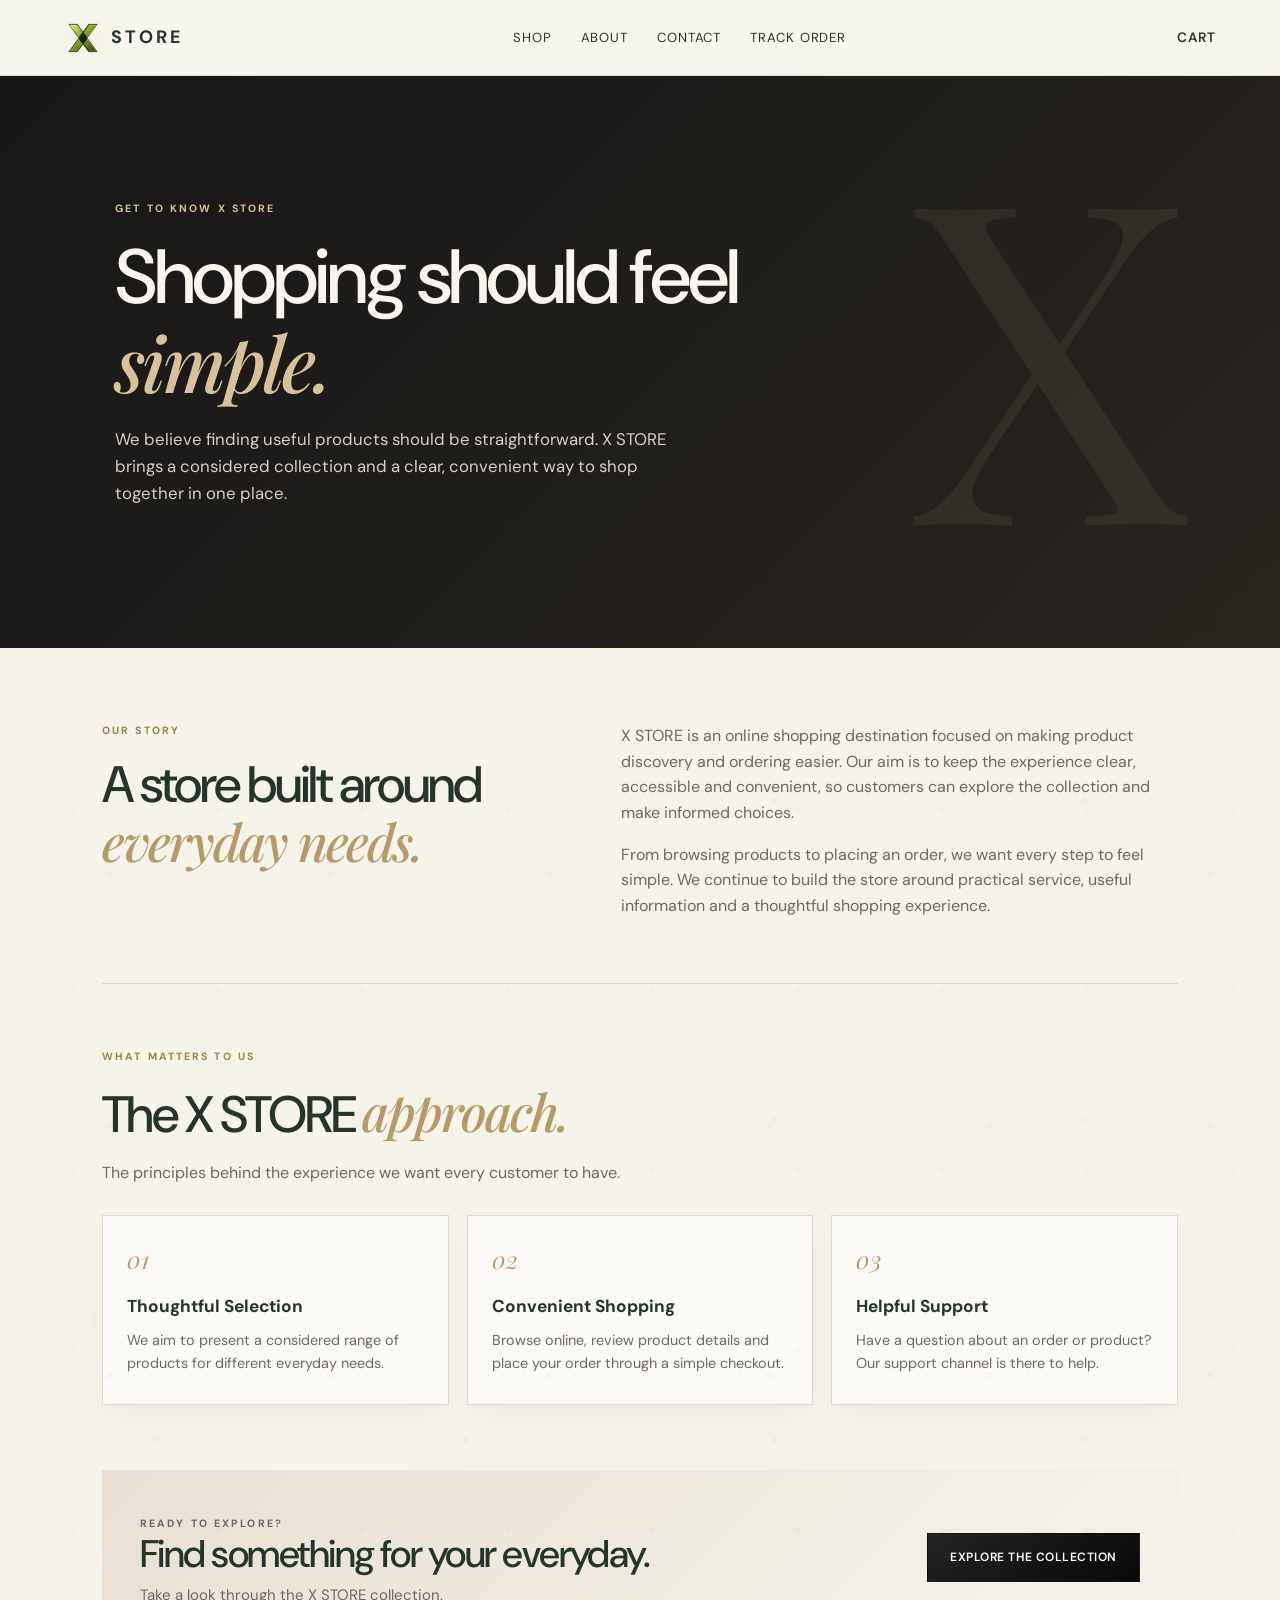
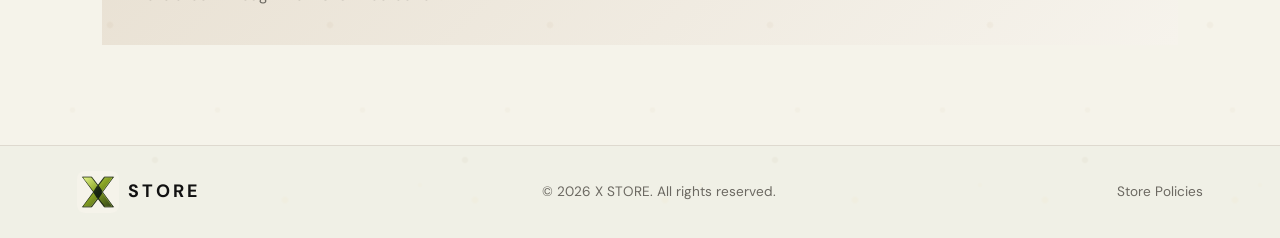
==== about.html @ 490e6f62 "Replace remaining red logo references with olive X mark" ====
<!doctype html>
<html lang="en">
<head>
  <meta charset="utf-8">
  <meta name="viewport" content="width=device-width,initial-scale=1">
  <meta name="theme-color" content="#f4f0e8">
  <title>About Us | X STORE</title>
  <meta name="description" content="Discover the story, values and shopping experience behind X STORE.">
  <link rel="icon" type="image/svg+xml" href="xstore-mark.svg">
  <link rel="stylesheet" href="style.css"><link rel="stylesheet" href="motion.css?v=2">
  <link rel="stylesheet" href="theme.css?v=1">
  <style>
    .about-hero{padding:clamp(65px,10vw,125px) clamp(22px,9vw,130px);background:linear-gradient(135deg,#171717,#29251f);color:#f8f5ee;position:relative;overflow:hidden}
    .about-hero:after{content:"X";position:absolute;right:7%;top:50%;transform:translateY(-55%);font:clamp(15rem,35vw,32rem)/1 'Playfair Display',serif;color:rgba(214,193,154,.075);pointer-events:none}
    .about-hero .eyebrow{color:#d6c19a}.about-hero h1{max-width:760px;position:relative;z-index:1}.about-hero h1 em{color:#d6c19a}.about-hero p:not(.eyebrow){max-width:590px;color:#d5d0c6;font-size:1.05rem;position:relative;z-index:1}
    .about-wrap{max-width:1120px;margin:auto;padding:75px 22px 100px}
    .about-intro{display:grid;grid-template-columns:1fr 1.2fr;gap:55px;align-items:start;padding-bottom:65px;border-bottom:1px solid var(--border)}
    .about-intro h2,.values-heading h2{font-size:clamp(2rem,4vw,3.2rem)}
    .about-copy{color:var(--muted);font-size:1rem}.about-copy p:last-child{margin-bottom:0}
    .values{padding-top:65px}.values-heading{max-width:650px;margin-bottom:30px}.values-grid{display:grid;grid-template-columns:repeat(3,1fr);gap:18px}
    .value-card{padding:27px 24px;background:rgba(255,255,255,.58);border:1px solid var(--border);box-shadow:0 12px 30px rgba(17,17,17,.045);min-height:190px}
    .value-number{font:italic 1.5rem 'Playfair Display',serif;color:var(--gold);margin-bottom:20px}.value-card h3{font-size:1.08rem;margin-bottom:10px}.value-card p{font-size:.9rem;color:var(--muted);margin:0}
    .about-cta{margin-top:65px;padding:38px;background:linear-gradient(135deg,#e8e0d2,#f6f3ec);display:flex;align-items:center;justify-content:space-between;gap:25px}.about-cta h2{font-size:clamp(1.7rem,3vw,2.5rem);margin:0}.about-cta p{color:var(--muted);margin:8px 0 0}
    .simple-footer{padding:25px clamp(20px,6vw,80px);display:flex;justify-content:space-between;align-items:center;gap:18px;border-top:1px solid var(--border);font-size:.85rem;color:var(--muted)}
    @media(max-width:760px){.about-intro{grid-template-columns:1fr;gap:15px}.values-grid{grid-template-columns:1fr}.value-card{min-height:0}.about-cta{align-items:flex-start;flex-direction:column}.simple-footer{flex-direction:column;align-items:flex-start}}
  </style>
</head>
<body>
  <header class="site-header">
    <a class="brand" href="index.html"><img class="brand-logo" src="xstore-mark.svg" alt="X STORE logo" width="287" height="240"><span class="brand-word">STORE</span></a>
    <nav aria-label="Main navigation">
      <a href="index.html#shop">Shop</a>
      <a href="about.html" aria-current="page">About</a>
      <a href="index.html#contact">Contact</a>
      <a href="track-order.html">Track Order</a>
    </nav>
    <a class="cart-link" href="cart.html">Cart</a>
  </header>

  <main>
    <section class="about-hero">
      <p class="eyebrow">GET TO KNOW X STORE</p>
      <h1>Shopping should feel <em>simple.</em></h1>
      <p>We believe finding useful products should be straightforward. X STORE brings a considered collection and a clear, convenient way to shop together in one place.</p>
    </section>

    <div class="about-wrap">
      <section class="about-intro">
        <div>
          <p class="eyebrow">OUR STORY</p>
          <h2>A store built around <em>everyday needs.</em></h2>
        </div>
        <div class="about-copy">
          <p>X STORE is an online shopping destination focused on making product discovery and ordering easier. Our aim is to keep the experience clear, accessible and convenient, so customers can explore the collection and make informed choices.</p>
          <p>From browsing products to placing an order, we want every step to feel simple. We continue to build the store around practical service, useful information and a thoughtful shopping experience.</p>
        </div>
      </section>

      <section class="values">
        <div class="values-heading">
          <p class="eyebrow">WHAT MATTERS TO US</p>
          <h2>The X STORE <em>approach.</em></h2>
          <p class="about-copy">The principles behind the experience we want every customer to have.</p>
        </div>
        <div class="values-grid">
          <article class="value-card"><div class="value-number">01</div><h3>Thoughtful Selection</h3><p>We aim to present a considered range of products for different everyday needs.</p></article>
          <article class="value-card"><div class="value-number">02</div><h3>Convenient Shopping</h3><p>Browse online, review product details and place your order through a simple checkout.</p></article>
          <article class="value-card"><div class="value-number">03</div><h3>Helpful Support</h3><p>Have a question about an order or product? Our support channel is there to help.</p></article>
        </div>
      </section>

      <section class="about-cta">
        <div><p class="eyebrow">READY TO EXPLORE?</p><h2>Find something for your everyday.</h2><p>Take a look through the X STORE collection.</p></div>
        <a class="btn btn-dark" href="index.html#shop">Explore the collection</a>
      </section>
    </div>
  </main>

  <footer class="simple-footer">
    <a class="brand" href="index.html"><img class="brand-logo" src="xstore-mark.svg" alt="X STORE logo" width="287" height="240"><span class="brand-word">STORE</span></a>
    <span>© <span id="year"></span> X STORE. All rights reserved.</span>
    <a href="policy.html">Store Policies</a>
</footer>
  <script>document.getElementById('year').textContent=new Date().getFullYear();</script>
<script defer src="motion.js?v=2"></script>
</body>
</html>
---- style.css ----
@import url('https://fonts.googleapis.com/css2?family=DM+Sans:wght@400;500;600;700&family=Playfair+Display:ital,wght@0,500;0,600;1,500;1,600&display=swap');

/* =========================================
   X STORE — LUXURY 3D DESIGN
   Off-White | Black | Champagne Gold
========================================= */

:root{
  --ivory:#F3F1EA;
  --ink:#111111;
  --gold:#B69A6A;
  --gold-light:#D6C19A;
  --white:#FFFFFF;
  --border:#DED9CF;
  --muted:#6B6861;
  --green:#45634e;
  --danger:#9b3434;
  --radius:18px;
  --shadow:0 18px 45px rgba(17,17,17,.08);
}

*{box-sizing:border-box}

html{
  scroll-behavior:smooth;
  scroll-padding-top:90px;
}

body{
  margin:0;
  background:
    radial-gradient(ellipse at 15% 5%,rgba(255,255,255,.95),transparent 38%),
    linear-gradient(145deg,#F7F5EF,#EEEAE1);
  color:var(--ink);
  font-family:'DM Sans',sans-serif;
  font-size:15px;
  line-height:1.6;
  overflow-x:hidden;
}

a{color:inherit;text-decoration:none}
button,input,textarea,select{font:inherit}
button,a,input,textarea,select{-webkit-tap-highlight-color:transparent}
button{cursor:pointer}
button:disabled{opacity:.55;cursor:not-allowed}
h1,h2,h3,p{margin-top:0}

h1,h2{
  font-weight:500;
  letter-spacing:-.04em;
  line-height:1.1;
}

h1{font-size:clamp(2.5rem,6vw,4.8rem);margin-bottom:1rem}
h2{font-size:clamp(2rem,4vw,3rem);margin-bottom:1rem}
h3{font-size:1.05rem;line-height:1.35}

em{
  font-family:'Playfair Display',serif;
  font-weight:500;
  color:var(--gold);
}

/* =========================================
   GOLD FLOATING SPARKS
========================================= */

body::before,
body::after{
  content:"";
  position:fixed;
  inset:0;
  pointer-events:none;
  z-index:30;
  background-repeat:repeat;
  will-change:background-position;
}

body::before{
  opacity:.42;
  background-image:
    radial-gradient(circle,rgba(214,193,154,.95) 0 2px,transparent 3.5px),
    radial-gradient(circle,rgba(182,154,106,.85) 0 2.5px,transparent 4px),
    radial-gradient(circle,rgba(255,239,204,.95) 0 1.5px,transparent 3px);
  background-size:145px 180px,220px 250px,280px 210px;
  animation:gold-sparks 17s linear infinite;
}

body::after{
  opacity:.28;
  background-image:
    radial-gradient(circle,rgba(182,154,106,.9) 0 2px,transparent 4px),
    radial-gradient(circle,rgba(255,225,170,.95) 0 2.5px,transparent 4.5px);
  background-size:310px 320px,190px 240px;
  animation:gold-sparks-reverse 24s linear infinite;
}

@keyframes gold-sparks{
  from{background-position:0 0,50px 100px,100px 0}
  to{background-position:-120px -450px,180px -550px,-100px -350px}
}

@keyframes gold-sparks-reverse{
  from{background-position:0 0,100px 50px}
  to{background-position:150px -500px,-100px -400px}
}

/* =========================================
   HEADER & BRAND
========================================= */

.site-header{
  min-height:78px;
  padding:0 clamp(20px,5vw,76px);
  display:flex;
  align-items:center;
  justify-content:space-between;
  gap:22px;
  border-bottom:1px solid rgba(17,17,17,.08);
  background:rgba(247,245,239,.86);
  position:sticky;
  top:0;
  z-index:40;
  backdrop-filter:blur(22px);
  -webkit-backdrop-filter:blur(22px);
  box-shadow:0 8px 30px rgba(17,17,17,.045);
}

.brand{
  display:inline-flex;
  align-items:center;
  gap:9px;
  font-size:1.12rem;
  font-weight:700;
  letter-spacing:.14em;
  white-space:nowrap;
}

.brand-x{
  display:inline-grid;
  place-items:center;
  background:linear-gradient(145deg,#222,#080808);
  color:var(--gold-light);
  width:30px;
  height:30px;
  margin-right:0;
  font-family:'Playfair Display',serif;
  font-size:1.2rem;
  letter-spacing:0;
  box-shadow:0 4px 12px rgba(17,17,17,.2);
}

.brand-logo{
  display:block;
  height:36px;
  width:auto;
  flex-shrink:0;
}

.brand-word{line-height:1}

.site-header nav{
  display:flex;
  gap:28px;
  color:#514d46;
  font-size:.9rem;
}

.site-header nav a{
  transition:color .25s ease;
}

.site-header nav a:hover,
footer a:hover{
  color:var(--gold);
}

.cart-link{font-weight:600}

.count{
  display:inline-grid;
  place-items:center;
  min-width:23px;
  height:23px;
  border-radius:50%;
  background:linear-gradient(145deg,#D6C19A,#A88B5D);
  color:#171717;
  font-size:.75rem;
  margin-left:5px;
  box-shadow:0 3px 9px rgba(182,154,106,.25);
}

/* =========================================
   HERO
========================================= */

.hero{
  padding:clamp(55px,9vw,120px) clamp(20px,8vw,120px);
  display:grid;
  grid-template-columns:1.05fr .95fr;
  align-items:center;
  gap:60px;
  min-height:540px;
  position:relative;
  isolation:isolate;
}

.hero-copy{
  max-width:650px;
  position:relative;
  z-index:1;
}

.hero-copy>p:not(.eyebrow){
  max-width:460px;
  color:var(--muted);
  font-size:1.05rem;
  margin:22px 0 30px;
}

.eyebrow{
  font-size:.72rem;
  font-weight:700;
  letter-spacing:.19em;
  color:#88744f;
  margin-bottom:17px;
}

.hero-art{
  min-height:350px;
  background:linear-gradient(145deg,#EAE3D5,#DCD1BE);
  position:relative;
  display:grid;
  place-items:center;
  overflow:hidden;
  border:1px solid rgba(255,255,255,.8);
  border-radius:5px;
  box-shadow:
    0 30px 65px rgba(17,17,17,.13),
    inset 0 1px 0 rgba(255,255,255,.9);
}

.hero-orbit{
  position:absolute;
  width:280px;
  height:280px;
  border:1px solid rgba(182,154,106,.8);
  border-radius:50%;
  box-shadow:
    0 0 0 35px rgba(182,154,106,.08),
    0 0 0 70px rgba(182,154,106,.05);
}

.hero-stamp{
  z-index:1;
  display:grid;
  place-content:center;
  text-align:center;
  background:linear-gradient(145deg,#252525,#080808);
  color:var(--gold-light);
  width:160px;
  height:190px;
  font-family:'Playfair Display',serif;
  font-size:6rem;
  line-height:.85;
  box-shadow:0 25px 45px rgba(0,0,0,.25);
  transform:rotate(-6deg);
}

.hero-stamp small{
  font:700 .72rem 'DM Sans',sans-serif;
  letter-spacing:.22em;
  margin-top:14px;
}

.hero-art>p{
  position:absolute;
  bottom:16px;
  letter-spacing:.18em;
  font-size:.65rem;
  color:#6b604d;
}

.hero-art.has-banner{
  display:block;
  background:#e7dfd0;
  min-height:350px;
}

.hero-art .home-banner-image{
  position:absolute;
  inset:0;
  width:100%;
  height:100%;
  object-fit:cover;
  object-position:center;
  display:block;
}

.hero-art.has-banner .hero-orbit,
.hero-art.has-banner .hero-stamp,
.hero-art.has-banner>p{
  display:none;
}

/* =========================================
   BUTTONS
========================================= */

.btn{
  display:inline-flex;
  align-items:center;
  justify-content:center;
  gap:8px;
  padding:13px 20px;
  border:1px solid transparent;
  border-radius:3px;
  font-weight:600;
  font-size:.9rem;
  transition:transform .25s ease,box-shadow .25s ease,background .25s ease;
  min-height:46px;
}

.btn:hover{transform:translateY(-3px)}

.btn-dark{
  background:linear-gradient(145deg,#242424,#080808);
  color:white;
  box-shadow:0 5px 0 #050505,0 10px 22px rgba(17,17,17,.16);
}

.btn-dark:hover{
  background:linear-gradient(145deg,#333,#111);
  box-shadow:0 7px 0 #050505,0 16px 28px rgba(17,17,17,.2);
}

.btn-outline{
  background:rgba(255,255,255,.25);
  border-color:var(--border);
  color:var(--ink);
  box-shadow:0 5px 15px rgba(17,17,17,.035);
}

.btn-outline:hover{
  background:#fff;
  border-color:var(--gold);
}

.btn-small{
  min-height:34px;
  padding:7px 12px;
  font-size:.82rem;
}

.btn-block{width:100%}

/* =========================================
   PRODUCT SECTION
========================================= */

.section{
  padding:75px clamp(20px,6vw,90px) 95px;
  background:linear-gradient(145deg,#FCFBF7,#F2EFE7);
  border-top:1px solid rgba(255,255,255,.9);
  border-bottom:1px solid rgba(17,17,17,.045);
}

.section-heading,
.admin-section-heading{
  display:flex;
  align-items:end;
  justify-content:space-between;
  gap:24px;
  margin-bottom:28px;
}

.section-heading h2{margin:0}

.search-input{
  width:min(300px,100%);
  padding:13px 15px;
  border:1px solid var(--border);
  background:rgba(255,255,255,.55);
  outline:none;
  border-radius:5px;
  box-shadow:inset 0 2px 5px rgba(17,17,17,.025);
  transition:border-color .2s,box-shadow .2s;
}

.search-input:focus,
input:focus,
textarea:focus,
select:focus{
  border-color:var(--gold);
  outline:2px solid rgba(182,154,106,.18);
  box-shadow:0 0 0 4px rgba(168,139,93,.10);
}

.chips{
  display:flex;
  gap:9px;
  flex-wrap:wrap;
  margin-bottom:28px;
}

.chip{
  border:1px solid var(--border);
  background:rgba(255,255,255,.3);
  padding:7px 14px;
  border-radius:30px;
  font-size:.82rem;
  transition:all .25s ease;
}

.chip.selected,
.chip:hover{
  background:var(--ink);
  border-color:var(--ink);
  color:white;
  box-shadow:0 5px 12px rgba(17,17,17,.12);
}

.product-grid{
  display:grid;
  grid-template-columns:repeat(4,minmax(0,1fr));
  gap:28px 25px;
}

/* 3D PRODUCT CARD */

.product-card{
  min-width:0;
  position:relative;
  perspective:1000px;
  transition:transform .35s ease;
}

.product-card:hover{
  transform:translateY(-7px);
}

/* Product image frame */

.product-image{
  display:block;
  position:relative;
  aspect-ratio:4/5;
  background:linear-gradient(145deg,#F0ECE3,#E5DFD3);
  overflow:hidden;
  border-radius:5px;
  border:1px solid rgba(255,255,255,.9);
  box-shadow:
    0 5px 12px rgba(17,17,17,.035),
    0 15px 30px rgba(17,17,17,.07),
    inset 0 1px 0 rgba(255,255,255,.9);
  transform-style:preserve-3d;
  transition:box-shadow .4s ease,border-color .4s ease;
}

.product-image::before{
  content:"";
  position:absolute;
  inset:0;
  z-index:1;
  pointer-events:none;
  background:linear-gradient(
    135deg,
    rgba(255,255,255,.22),
    transparent 35%,
    transparent 70%,
    rgba(182,154,106,.10)
  );
  opacity:.65;
  transition:opacity .4s ease;
}

.product-image::after{
  content:"";
  position:absolute;
  top:-100%;
  left:-70%;
  width:55%;
  height:300%;
  z-index:2;
  pointer-events:none;
  background:linear-gradient(
    90deg,
    transparent,
    rgba(255,255,255,.23),
    transparent
  );
  transform:rotate(25deg);
  transition:left .75s ease;
}

.product-image img{
  width:100%;
  height:100%;
  object-fit:cover;
  display:block;
  transition:transform .65s cubic-bezier(.2,.7,.2,1),filter .4s ease;
  will-change:transform;
}

.product-card:hover .product-image{
  border-color:rgba(182,154,106,.55);
  box-shadow:
    0 8px 15px rgba(17,17,17,.06),
    0 25px 45px rgba(17,17,17,.13),
    0 0 0 1px rgba(182,154,106,.12),
    inset 0 1px 0 rgba(255,255,255,.9);
}

.product-card:hover .product-image img{
  transform:scale(1.075);
  filter:saturate(1.04);
}

.product-card:hover .product-image::before{opacity:1}

.product-card:hover .product-image::after{
  left:130%;
}

.product-tag{
  position:absolute;
  top:12px;
  left:12px;
  z-index:3;
  background:linear-gradient(145deg,#F8F4EA,#E8DDC8);
  color:#332C20;
  padding:6px 10px;
  font-size:.63rem;
  letter-spacing:.1em;
  border:1px solid rgba(182,154,106,.35);
  box-shadow:0 4px 12px rgba(17,17,17,.09);
}

.product-info{
  padding:15px 0;
  transition:transform .3s ease;
}

.product-category{
  font-size:.68rem;
  letter-spacing:.12em;
  text-transform:uppercase;
  color:var(--muted);
  margin-bottom:5px;
}

.product-info h3{margin-bottom:6px}

.product-info h3 a{
  transition:color .25s ease;
}

.product-info h3 a:hover{color:#8b7246}

.product-desc{
  font-size:.83rem;
  color:var(--muted);
  min-height:22px;
  margin-bottom:12px;
  display:-webkit-box;
  -webkit-line-clamp:2;
  -webkit-box-orient:vertical;
  overflow:hidden;
}

.price-row{
  display:flex;
  gap:10px;
  align-items:center;
  margin-bottom:13px;
}

.price-row del{color:#8b857b;font-size:.85rem}

/* =========================================
   EDITORIAL & CONTACT
========================================= */

.editorial{
  padding:100px 20px;
  text-align:center;
  background:
    radial-gradient(circle at 50% 0%,#F7F2E8,transparent 65%),
    linear-gradient(135deg,#E8E0D2,#F0EBE2);
  box-shadow:
    inset 0 1px 0 rgba(255,255,255,.7),
    inset 0 -1px 0 rgba(17,17,17,.04);
}

.editorial h2{font-size:clamp(2.5rem,5vw,4rem)}

.editorial>p:last-child{
  color:var(--muted);
  max-width:470px;
  margin:20px auto 0;
}

.contact-strip{
  padding:50px clamp(20px,8vw,120px);
  display:flex;
  align-items:center;
  justify-content:space-between;
  gap:30px;
}

.contact-strip h2{margin:0}

.contact-strip>p{
  max-width:390px;
  color:var(--muted);
  margin:0;
}

/* =========================================
   FOOTER
========================================= */

footer{
  padding:26px clamp(20px,5vw,76px);
  display:flex;
  align-items:center;
  justify-content:space-between;
  gap:20px;
  border-top:1px solid rgba(17,17,17,.08);
  background:linear-gradient(145deg,#EEEAE1,#E6E1D7);
  font-size:.8rem;
  color:var(--muted);
}

footer .brand{color:var(--ink)}
footer p{margin:0}
footer>div{display:flex;gap:20px}

/* =========================================
   GENERAL PAGES & CHECKOUT
========================================= */

.page-wrap{
  max-width:1160px;
  margin:0 auto;
  padding:65px 24px 100px;
}

.page-wrap.narrow{max-width:760px}
.page-wrap>h1{font-size:clamp(2.5rem,5vw,3.8rem)}

.panel{
  background:linear-gradient(145deg,#FFFFFF,#F9F7F2);
  border:1px solid rgba(255,255,255,.9);
  padding:clamp(20px,3vw,32px);
  border-radius:var(--radius);
  box-shadow:
    0 2px 5px rgba(17,17,17,.025),
    0 15px 35px rgba(17,17,17,.065),
    inset 0 1px 0 rgba(255,255,255,.9);
  transition:box-shadow .25s ease,transform .25s ease;
}

.panel:hover{
  box-shadow:0 5px 12px rgba(17,17,17,.04),0 22px 42px rgba(17,17,17,.09);
}

.checkout-layout{
  display:grid;
  grid-template-columns:1.4fr .8fr;
  gap:25px;
  margin-top:30px;
}

.cart-item{
  display:grid;
  grid-template-columns:90px 1fr auto;
  gap:17px;
  padding:16px 0;
  border-bottom:1px solid var(--border);
  align-items:start;
}

.cart-item:first-child{padding-top:0}

.cart-item img{
  width:90px;
  height:105px;
  object-fit:cover;
  background:var(--ivory);
  border-radius:4px;
  box-shadow:0 5px 15px rgba(17,17,17,.09);
}

.cart-item-main{display:grid;gap:5px}

.cart-item-main>span{
  font-size:.85rem;
  color:var(--muted);
}

.qty-control{
  display:flex;
  align-items:center;
  gap:12px;
  margin-top:7px;
}

.qty-control button:not(.text-button){
  border:1px solid var(--border);
  background:white;
  width:28px;
  height:28px;
  border-radius:3px;
}

.text-button{
  border:0;
  background:none;
  color:#77613b;
  text-decoration:underline;
  padding:3px 5px;
  font-size:.82rem;
}

.text-button.danger{color:var(--danger)}

.summary-panel h2{font-size:1.5rem}

.total-line{
  display:flex;
  justify-content:space-between;
  gap:15px;
  padding:12px 0;
  border-bottom:1px solid var(--border);
}

.grand-total{
  font-size:1.1rem;
  border-bottom:0;
  margin-bottom:18px;
}

.summary-panel .small{margin-top:14px}

.form-grid{
  display:grid;
  grid-template-columns:1fr 1fr;
  gap:18px;
}

.form-grid label{
  display:grid;
  gap:7px;
  font-weight:600;
  font-size:.86rem;
}

.form-grid input,
.form-grid textarea,
.form-grid select,
.inline-form input{
  width:100%;
  padding:12px;
  border:1px solid var(--border);
  background:#fff;
  border-radius:5px;
  min-width:0;
  box-shadow:inset 0 2px 5px rgba(17,17,17,.025);
  transition:border-color .2s,box-shadow .2s;
}

.full{grid-column:1/-1}

.payment-choice{
  padding:16px;
  background:linear-gradient(145deg,#F8F5ED,#EEE8DC);
  border:1px solid var(--border);
  border-radius:5px;
}

.payment-choice p{margin:5px 0;font-weight:700}
.payment-choice small,.small{font-size:.8rem}

.muted{color:var(--muted)}

.success-panel{
  text-align:center;
  padding:50px 28px;
}

.success-mark{
  width:55px;
  height:55px;
  border-radius:50%;
  display:grid;
  place-items:center;
  background:#e4eadf;
  color:var(--green);
  font-size:1.8rem;
  margin:0 auto 22px;
}

.success-panel h1{font-size:2.6rem}

.order-number{
  font-weight:700;
  font-size:1.15rem;
  padding:12px;
  background:var(--ivory);
  border-radius:5px;
}

.notice{
  padding:18px;
  background:#f5f0e5;
  border:1px solid var(--border);
  color:#65583f;
  border-radius:8px;
}

.hidden{display:none!important}

/* =========================================
   ADMIN LOGIN & DASHBOARD
========================================= */

.admin-body{
  min-height:100vh;
  display:grid;
  place-items:center;
  padding:24px;
}

.login-shell{
  width:min(480px,100%);
  display:grid;
  gap:24px;
}

.login-shell>.brand{
  text-align:center;
  font-size:1.3rem;
  justify-content:center;
}

.login-panel h1{font-size:2.6rem}

.form-message{
  color:var(--danger);
  font-size:.88rem;
}

.admin-header{position:static}

.admin-header .brand small{
  font:600 .65rem 'DM Sans',sans-serif;
  letter-spacing:.16em;
  color:var(--gold);
  margin-left:8px;
}

.admin-actions{
  display:flex;
  align-items:center;
  gap:20px;
}

.admin-wrap{
  max-width:1440px;
  margin:auto;
  padding:48px clamp(18px,4vw,55px) 90px;
}

.admin-welcome{
  display:flex;
  justify-content:space-between;
  align-items:center;
  gap:20px;
  margin-bottom:30px;
}

.admin-welcome h1{
  font-size:2.8rem;
  margin-bottom:8px;
}

.admin-welcome p{margin-bottom:0}

.admin-user{
  font-size:.82rem;
  color:var(--muted);
  overflow-wrap:anywhere;
}

.stats-grid{
  display:grid;
  grid-template-columns:repeat(4,1fr);
  gap:16px;
  margin-bottom:32px;
}

.stat-card{
  padding:22px;
  background:linear-gradient(145deg,#FFFFFF,#F7F5F0);
  border:1px solid rgba(255,255,255,.9);
  border-radius:12px;
  display:grid;
  gap:8px;
  box-shadow:
    0 2px 5px rgba(17,17,17,.025),
    0 15px 35px rgba(17,17,17,.065);
  transition:transform .25s ease,box-shadow .25s ease;
}

.stat-card:hover{
  transform:translateY(-4px);
  box-shadow:0 22px 42px rgba(17,17,17,.1);
}

.stat-card span{
  font-size:.8rem;
  color:var(--muted);
}

.stat-card strong{
  font-size:1.65rem;
  letter-spacing:-.04em;
}

.admin-tabs{
  display:flex;
  gap:8px;
  border-bottom:1px solid var(--border);
  margin-bottom:25px;
}

.tab-btn{
  padding:12px 20px;
  border:0;
  border-bottom:2px solid transparent;
  background:transparent;
  color:var(--muted);
}

.tab-btn.active{
  border-color:var(--gold);
  color:var(--ink);
  font-weight:700;
}

.admin-section-heading{
  align-items:center;
  margin:10px 0 20px;
}

.admin-section-heading h2{
  font-size:1.8rem;
  margin:0;
}

.table-wrap{
  overflow:auto;
  padding:0;
}

.table-wrap table{
  border-collapse:collapse;
  width:100%;
  min-width:700px;
  text-align:left;
  font-size:.86rem;
}

.table-wrap th{
  background:#f8f6f1;
  font-size:.72rem;
  text-transform:uppercase;
  letter-spacing:.08em;
  color:var(--muted);
}

.table-wrap th,
.table-wrap td{
  padding:15px 16px;
  border-bottom:1px solid var(--border);
  vertical-align:middle;
}

.table-wrap tr:last-child td{border-bottom:0}

.table-product{
  display:flex;
  align-items:center;
  gap:10px;
  min-width:170px;
}

.table-product img{
  width:40px;
  height:45px;
  object-fit:cover;
  background:var(--ivory);
  border-radius:3px;
}

.status-pill{
  display:inline-block;
  padding:4px 8px;
  border-radius:20px;
  background:#f1eadb;
  color:#65583f;
  font-size:.72rem;
  white-space:nowrap;
}

.action-row{display:flex;gap:8px}

.check-label{
  display:flex!important;
  align-items:center;
  grid-template-columns:auto 1fr!important;
}

.check-label input{width:auto!important}

.form-actions{display:flex;gap:10px}

.inline-form{
  display:flex;
  align-items:end;
  gap:14px;
  margin-bottom:20px;
}

.inline-form label{
  display:grid;
  gap:6px;
  flex:1;
}

.category-admin-row{
  display:flex;
  align-items:center;
  justify-content:space-between;
  padding:12px 0;
  border-bottom:1px solid var(--border);
}

.category-admin-row:last-child{border-bottom:0}

.status-select{
  max-width:155px;
  padding:7px;
  border:1px solid var(--border);
  background:white;
  border-radius:4px;
  font-size:.8rem;
}

.detail-grid{
  display:grid;
  grid-template-columns:1fr 1fr;
  gap:25px;
}

.detail-grid h3{margin-bottom:8px}

.order-item-row{
  display:flex;
  justify-content:space-between;
  padding:10px 0;
  border-bottom:1px solid var(--border);
}

.toast{
  position:fixed;
  right:22px;
  bottom:22px;
  max-width:min(400px,calc(100% - 44px));
  background:var(--ink);
  color:white;
  padding:13px 18px;
  border-radius:8px;
  box-shadow:var(--shadow);
  opacity:0;
  pointer-events:none;
  transform:translateY(10px);
  transition:.2s;
  z-index:100;
}

.toast.show{
  opacity:1;
  transform:translateY(0);
}

/* =========================================
   RESPONSIVE — TABLET
========================================= */

@media(max-width:950px){
  .product-grid{grid-template-columns:repeat(3,minmax(0,1fr))}
  .hero{
    gap:30px;
    padding-left:5vw;
    padding-right:5vw;
  }
  .checkout-layout{grid-template-columns:1fr}
  .stats-grid{grid-template-columns:repeat(2,1fr)}
}

/* =========================================
   RESPONSIVE — MOBILE
========================================= */

@media(max-width:650px){
  .site-header{
    min-height:65px;
    padding:0 16px;
    gap:12px;
  }

  .site-header nav{display:none}
  .brand{font-size:1rem;gap:7px}
  .brand-x{width:26px;height:26px}
  .brand-logo{height:30px}

  .hero{
    grid-template-columns:1fr;
    padding:55px 20px;
    gap:35px;
  }

  .hero-art{min-height:270px}
  .hero-art.has-banner{min-height:270px}

  .hero-stamp{
    width:125px;
    height:150px;
    font-size:4.7rem;
  }

  .section{padding:55px 18px 65px}

  .section-heading{
    align-items:stretch;
    flex-direction:column;
  }

  .search-input{width:100%}

  .product-grid{
    grid-template-columns:repeat(2,minmax(0,1fr));
    gap:20px 12px;
  }

  .product-card:hover{transform:translateY(-3px)}

  .product-info{padding:11px 0}
  .product-desc{font-size:.76rem}

  .product-info .btn{
    padding:10px 8px;
    font-size:.78rem;
  }

  .editorial{padding:70px 20px}

  .contact-strip{
    align-items:flex-start;
    flex-direction:column;
    padding:38px 20px;
  }

  footer{
    align-items:flex-start;
    flex-wrap:wrap;
    padding:24px 18px;
  }

  footer p{order:3;width:100%}

  .page-wrap{padding:42px 16px 70px}

  .form-grid{grid-template-columns:1fr}
  .full{grid-column:auto}

  .cart-item{
    grid-template-columns:65px 1fr;
    gap:12px;
  }

  .cart-item img{
    width:65px;
    height:80px;
  }

  .cart-item>strong{grid-column:2}

  .admin-header{padding:12px 14px}
  .admin-actions{gap:10px}
  .admin-actions>a{display:none}

  .admin-wrap{padding:32px 14px 65px}

  .admin-welcome{
    align-items:flex-start;
    flex-direction:column;
  }

  .admin-welcome h1{font-size:2.2rem}
  .stats-grid{gap:10px}
  .stat-card{padding:15px}
  .stat-card strong{font-size:1.25rem}

  .admin-tabs{overflow:auto}

  .tab-btn{
    padding:10px 14px;
    white-space:nowrap;
  }

  .admin-section-heading{
    align-items:flex-start;
    flex-direction:column;
  }

  .inline-form{
    align-items:stretch;
    flex-direction:column;
  }

  .detail-grid{grid-template-columns:1fr}
  .panel{padding:18px}
  .login-panel{padding:24px}
  .admin-user{max-width:100%}

  .login-shell>.brand .brand-logo{height:40px}
}

/* =========================================
   ACCESSIBILITY & REDUCED MOTION
========================================= */

@media(prefers-reduced-motion:reduce){
  html{scroll-behavior:auto}

  body::before,
  body::after{
    animation:none;
  }

  *,
  *::before,
  *::after{
    transition-duration:.01ms!important;
    animation-duration:.01ms!important;
    animation-iteration-count:1!important;
  }
}

/* X STORE — CHAMPAGNE GOLD LAVA SPARKS */

body::before,
body::after {
  pointer-events: none;
  z-index: 5;
  mix-blend-mode: multiply;
}

body::before {
  filter: brightness(1.5) drop-shadow(0 0 5px rgba(182,154,106,.8));
  animation: goldSparkFloat 12s ease-in-out infinite,
             goldSparkShine 3s ease-in-out infinite;
}

body::after {
  filter: brightness(1.8) drop-shadow(0 0 8px rgba(214,193,154,.9));
  animation: goldSparkFloat 16s ease-in-out infinite reverse,
             goldSparkShine 4s ease-in-out infinite;
}

@keyframes goldSparkFloat {
  0%   { transform: translate3d(0, 0, 0); }
  25%  { transform: translate3d(8px, -12px, 0); }
  50%  { transform: translate3d(-5px, -22px, 0); }
  75%  { transform: translate3d(10px, -10px, 0); }
  100% { transform: translate3d(0, 0, 0); }
}

@keyframes goldSparkShine {
  0%, 100% {
    opacity: .35;
    filter: brightness(1) drop-shadow(0 0 2px rgba(182,154,106,.4));
  }
  50% {
    opacity: .9;
    filter: brightness(1.8) drop-shadow(0 0 9px rgba(214,193,154,.9));
  }
}

@media (prefers-reduced-motion: reduce) {
  body::before,
  body::after {
    animation: none !important;
  }
}


/* =====================================================
   X STORE — EDITORIAL COMMERCE REFRESH
   Shared visual layer; existing commerce logic untouched.
===================================================== */
:root{--ivory:#f1f0e8;--ink:#171717;--gold:#c5a46d;--gold-light:#dfc99f;--border:#dedbd1;--muted:#706d65}
body{background:#f1f0e8}
body::before,body::after{opacity:.12;z-index:1}
.site-header{min-height:76px;padding-inline:clamp(18px,5vw,78px);background:rgba(241,240,232,.96);border-bottom:1px solid #dedbd1;box-shadow:none}
.site-header nav{gap:clamp(14px,2.2vw,30px);font-size:.82rem;text-transform:uppercase;letter-spacing:.075em}
.site-header nav a{color:#333}
.brand{letter-spacing:.17em}
.cart-link{font-size:.85rem;text-transform:uppercase;letter-spacing:.08em}
.hero{min-height:570px;padding:clamp(65px,9vw,120px) clamp(22px,8vw,125px);gap:5vw;background:#f1f0e8}
.hero-copy{max-width:670px}
.hero-copy h1{font-size:clamp(3.1rem,7.2vw,6.6rem);line-height:.98;letter-spacing:-.065em;font-weight:500}
.hero-copy h1 em{color:#9c8050}
.hero-copy>p:not(.eyebrow){max-width:440px;font-size:.98rem;line-height:1.8;color:#69665e}
.eyebrow{font-size:.66rem;letter-spacing:.2em;color:#8b7146}
.hero-art{min-height:430px;border:0;border-radius:0;background:linear-gradient(135deg,#ded5c5,#c9b99f);box-shadow:none}
.hero-orbit{width:310px;height:310px;border-color:rgba(255,255,255,.55);box-shadow:0 0 0 42px rgba(255,255,255,.1),0 0 0 84px rgba(255,255,255,.07)}
.hero-stamp{width:175px;height:205px;background:#171717;color:#c5a46d;box-shadow:16px 18px 0 rgba(23,23,23,.1);transform:rotate(-4deg)}
.hero-art>p{letter-spacing:.23em;color:#50483b}
.hero-actions{display:flex;align-items:center;gap:24px;flex-wrap:wrap}
.hero-actions .btn{min-width:190px}
.hero-text-link,.text-button{font-size:.78rem;font-weight:700;letter-spacing:.08em;text-transform:uppercase;border-bottom:1px solid #c5a46d;padding-bottom:5px}
.hero-assurance{display:flex;gap:18px;flex-wrap:wrap;margin-top:32px;color:#777166;font-size:.7rem;letter-spacing:.04em}
.btn{border-radius:0;min-height:48px;padding:14px 22px;letter-spacing:.045em;text-transform:uppercase;font-size:.75rem}
.btn-dark{background:#171717;box-shadow:none}
.btn-dark:hover{background:#38342d;box-shadow:none}
.category-editorial{padding:75px clamp(20px,6vw,90px) 85px;background:#e9e6dc}
.editorial-head{display:flex;align-items:end;justify-content:space-between;gap:20px;margin-bottom:28px}
.editorial-head h2{margin:0;font-size:clamp(2rem,4vw,3rem)}
.category-editorial-grid{display:grid;grid-template-columns:1.25fr 1fr 1fr;gap:14px}
.category-tile{min-height:245px;padding:25px;display:flex;flex-direction:column;justify-content:flex-end;align-items:flex-start;gap:8px;background:linear-gradient(145deg,#d7cbb7,#bca98c);color:#171717;position:relative;overflow:hidden}
.category-tile:after{content:"";position:absolute;width:180px;height:180px;border:1px solid rgba(255,255,255,.55);border-radius:50%;right:-42px;top:-48px;box-shadow:0 0 0 28px rgba(255,255,255,.08),0 0 0 56px rgba(255,255,255,.06)}
.category-tile-large{min-height:290px;background:linear-gradient(135deg,#c9b99f,#a99575)}
.category-tile-light{background:linear-gradient(145deg,#f8f6ef,#ded9cd)}
.category-tile-dark{background:linear-gradient(145deg,#39362f,#171717);color:#f1f0e8}
.category-kicker{font-size:.62rem;letter-spacing:.2em;font-weight:700}
.category-tile strong{font-family:'Playfair Display',serif;font-size:clamp(1.7rem,3vw,2.6rem);font-weight:500;position:relative;z-index:1}
.category-tile>span:last-child{font-size:.72rem;letter-spacing:.06em;position:relative;z-index:1}
.section{padding:78px clamp(20px,6vw,90px) 95px;background:#f8f7f2}
.section-heading{margin-bottom:20px}
.section-heading h2{font-size:clamp(2.1rem,4vw,3.2rem)}
.search-input{border-radius:0;background:transparent;border:0;border-bottom:1px solid #aaa397;box-shadow:none}
.collection-toolbar{display:flex;justify-content:space-between;gap:15px;align-items:center;margin:4px 0 22px;color:#777166;font-size:.78rem}
.collection-toolbar p{margin:0}
.collection-toolbar span{font-size:.61rem;letter-spacing:.16em}
.chips{gap:8px}
.chip{border-radius:0;background:transparent;padding:8px 15px;text-transform:uppercase;letter-spacing:.08em;font-size:.68rem}
.product-grid{gap:34px 20px}
.product-card{transition:transform .25s ease}
.product-image{border:0;border-radius:0;box-shadow:none;background:#ece9e0;aspect-ratio:4/5}
.product-card:hover .product-image{border-color:transparent;box-shadow:0 12px 28px rgba(23,23,23,.1)}
.product-info{padding:13px 0}
.product-info h3{font-size:.92rem;font-weight:500;letter-spacing:.01em}
.product-tag{border-radius:0;box-shadow:none}
.promise-strip{display:grid;grid-template-columns:repeat(3,1fr);gap:30px;padding:45px clamp(20px,7vw,100px);background:#171717;color:#f1f0e8}
.promise-strip>div{position:relative;padding-left:40px}
.promise-strip span{position:absolute;left:0;top:0;color:#c5a46d;font-size:.7rem;letter-spacing:.1em}
.promise-strip strong{font-size:.85rem;font-weight:600;letter-spacing:.04em}
.promise-strip p{margin:8px 0 0;color:#bdb8ac;font-size:.75rem;line-height:1.7}
.editorial{background:#e9e6dc}
.about-blog h2{font-size:clamp(2.4rem,5vw,4.3rem)}
.contact-strip{background:#ded7c9}
footer{background:#f1f0e8;border-top:1px solid #dedbd1}
@media(max-width:800px){.category-editorial-grid{grid-template-columns:1fr 1fr}.category-tile-large{grid-column:span 2}.hero-art{min-height:340px}.promise-strip{gap:18px;padding-block:35px}}
@media(max-width:650px){.hero{padding:55px 20px;min-height:0}.hero-copy h1{font-size:clamp(3rem,13vw,4.6rem)}.hero-art{min-height:285px}.category-editorial{padding:55px 18px}.category-editorial-grid{grid-template-columns:1fr 1fr;gap:9px}.category-tile,.category-tile-large{min-height:205px;padding:17px}.category-tile-large{grid-column:span 2;min-height:230px}.editorial-head{align-items:flex-start;flex-direction:column}.section{padding:55px 18px 65px}.collection-toolbar{align-items:flex-start;flex-direction:column;gap:5px}.promise-strip{grid-template-columns:1fr;gap:22px;padding:32px 22px}.hero-assurance{gap:9px 15px;font-size:.64rem}.hero-actions{gap:16px}}


/* =====================================================
   X STORE — OLIVE PREMIUM THEME
   Warm ivory | Deep olive | Soft sage
===================================================== */
:root{
  --ivory:#F5F3EA;
  --ink:#26352B;
  --gold:#A6A17A;
  --gold-light:#D5D1B8;
  --white:#FFFFFF;
  --border:#DADBCF;
  --muted:#6F756A;
  --green:#526B50;
  --danger:#9B4540;
  --shadow:0 18px 45px rgba(38,53,43,.09);
}
body{
  color:#26352B;
  background:#F5F3EA;
}
body::before,body::after{
  opacity:.07;
  filter:none;
  mix-blend-mode:multiply;
}
.site-header{
  background:rgba(245,243,234,.97);
  border-bottom-color:#DADBCF;
}
.site-header nav a,.brand{color:#26352B}
.brand-x,.hero-stamp{
  background:linear-gradient(145deg,#35483A,#1F2D24);
  color:#D5D1B8;
}
.hero{background:#F5F3EA}
.hero-copy h1 em,.eyebrow{color:#788365}
.hero-art{
  background:linear-gradient(135deg,#DDE0D1,#B9C1AD);
}
.hero-orbit{
  border-color:rgba(91,112,83,.5);
  box-shadow:0 0 0 42px rgba(91,112,83,.08),0 0 0 84px rgba(91,112,83,.045);
}
.hero-stamp{box-shadow:16px 18px 0 rgba(38,53,43,.12)}
.hero-art>p{color:#52634F}
.btn-dark{
  background:#26352B;
  box-shadow:none;
}
.btn-dark:hover{background:#405642;box-shadow:none}
.btn-outline{border-color:#BFC6B7;color:#26352B}
.btn-outline:hover{background:#E8EBE0;border-color:#788D72}
.hero-text-link,.text-button{border-bottom-color:#A6A17A}
.text-button{color:#526B50}
.category-editorial{background:#E9EBDD}
.category-tile{
  background:linear-gradient(145deg,#D8DDCC,#AEBBA6);
  color:#26352B;
}
.category-tile-large{background:linear-gradient(135deg,#C6D0BB,#879B83)}
.category-tile-light{background:linear-gradient(145deg,#FBFAF4,#E0E4D8)}
.category-tile-dark{background:linear-gradient(145deg,#405642,#26352B);color:#F5F3EA}
.category-tile:after{border-color:rgba(255,255,255,.55)}
.section{background:#FAF9F4}
.search-input{border-bottom-color:#AEB7A7}
.search-input:focus,input:focus,textarea:focus,select:focus{
  border-color:#879B83;
  outline-color:rgba(135,155,131,.2);
  box-shadow:0 0 0 4px rgba(135,155,131,.12);
}
.chip.selected,.chip:hover{background:#26352B;border-color:#26352B}
.product-image{background:#E9EBDD}
.product-card:hover .product-image{border-color:rgba(120,141,114,.45)}
.product-tag{
  background:#F1F2E9;
  color:#405642;
  border-color:#C9D0C1;
}
.product-info h3 a:hover{color:#607B5C}
.promise-strip{background:#26352B;color:#F5F3EA}
.promise-strip span{color:#B9C3A9}
.promise-strip p{color:#C8D0C2}
.editorial{background:linear-gradient(135deg,#E9EBDD,#F2F1E8)}
.contact-strip{background:#E3E6D9}
footer{background:#F0F0E6;border-top-color:#DADBCF}
.panel,.stat-card{background:linear-gradient(145deg,#FFFFFF,#F4F5ED);border-color:#E2E5DA}
.payment-choice{background:linear-gradient(145deg,#F0F2E8,#E4E9DD);border-color:#D4DCCF}
.notice{background:#F0F2E8;border-color:#D4DCCF;color:#52634F}
.order-number{background:#E9EBDD}
.table-wrap th{background:#F0F2E8}
.status-pill{background:#E7EBDD;color:#405642}
.tab-btn.active{border-color:#879B83;color:#26352B}
.success-mark{background:#E5EDDF;color:#456B4A}
.admin-header .brand small{color:#879B83}
@media(prefers-reduced-motion:reduce){
  body::before,body::after{animation:none!important}
}


/* X STORE logo — Deep Olive monochrome */
.brand-logo{
  filter:brightness(0) saturate(100%) invert(18%) sepia(13%) saturate(1000%) hue-rotate(85deg) brightness(92%) contrast(92%);
}


/* New X STORE emblem: preserve its olive highlights and square proportions */
.brand-logo{width:38px;height:38px;object-fit:contain;filter:none!important;border-radius:8px}
footer .brand-logo{width:42px;height:42px}
---- motion.css ----
/* X STORE — premium motion system v2 */
:root{--xs-motion-ease:cubic-bezier(.22,.72,.18,1);--xs-motion-gold:#b69a6a}
html{scroll-behavior:smooth;scroll-padding-top:96px}
body{opacity:0;animation:xs-page-enter .65s var(--xs-motion-ease) forwards}
@keyframes xs-page-enter{from{opacity:0;transform:translate3d(0,10px,0)}to{opacity:1;transform:translate3d(0,0,0)}}
#xs-progress{position:fixed;inset:0 auto auto 0;width:0;height:3px;background:linear-gradient(90deg,#927447,#e2c995,#927447);z-index:9999;box-shadow:0 1px 8px rgba(182,154,106,.35);pointer-events:none}
.xs-reveal{opacity:0;transform:translate3d(0,26px,0);transition:opacity .72s var(--xs-motion-ease),transform .72s var(--xs-motion-ease);will-change:opacity,transform}
.xs-reveal.xs-visible{opacity:1;transform:translate3d(0,0,0);will-change:auto}
.xs-reveal-left{transform:translate3d(-24px,0,0)}
.xs-reveal-right{transform:translate3d(24px,0,0)}
.xs-reveal-scale{transform:scale(.965)}
.xs-reveal-left.xs-visible,.xs-reveal-right.xs-visible{transform:translate3d(0,0,0)}
.xs-reveal-scale.xs-visible{transform:scale(1)}
.xs-delay-1{transition-delay:.08s}.xs-delay-2{transition-delay:.16s}.xs-delay-3{transition-delay:.24s}.xs-delay-4{transition-delay:.32s}
.site-header{transition:background .3s ease,box-shadow .3s ease,border-color .3s ease}
.site-header.xs-scrolled{background:rgba(247,245,239,.96);box-shadow:0 10px 32px rgba(17,17,17,.09);border-color:rgba(182,154,106,.22)}
a,button,.btn,.chip,.product-card,.value-card,.panel{transition:transform .28s var(--xs-motion-ease),box-shadow .28s ease,border-color .28s ease,background-color .28s ease,color .28s ease}
a:focus-visible,button:focus-visible,input:focus-visible,textarea:focus-visible,select:focus-visible{outline:2px solid var(--xs-motion-gold);outline-offset:4px}
@media(hover:hover){
 .product-card:hover,.value-card:hover{transform:translateY(-6px);box-shadow:0 18px 38px rgba(25,22,17,.11)}
 .btn:hover{transform:translateY(-2px)}
 .site-header nav a{position:relative}
 .site-header nav a:after{content:"";position:absolute;left:0;right:100%;bottom:-7px;height:1px;background:var(--xs-motion-gold);transition:right .28s ease}
 .site-header nav a:hover:after{right:0}
}
#xs-back-top{position:fixed;right:22px;bottom:22px;z-index:1000;width:44px;height:44px;border:1px solid rgba(182,154,106,.45);border-radius:50%;background:rgba(20,20,20,.9);color:#f4ead6;box-shadow:0 8px 24px rgba(0,0,0,.18);opacity:0;visibility:hidden;transform:translateY(10px);transition:opacity .25s ease,visibility .25s ease,transform .25s ease;cursor:pointer}
#xs-back-top.xs-show{opacity:1;visibility:visible;transform:translateY(0)}
.xs-page-leaving{opacity:0;transform:translateY(-5px);transition:opacity .16s ease,transform .16s ease}
img{transition:opacity .25s ease}
img[loading="lazy"]{background:rgba(182,154,106,.06)}
@media(prefers-reduced-motion:reduce){
 html{scroll-behavior:auto}
 body{opacity:1;animation:none}
 .xs-reveal,.xs-reveal.xs-visible{opacity:1;transform:none;transition:none;will-change:auto}
 #xs-progress{display:none}
 #xs-back-top{transition:none}
 *,*::before,*::after{scroll-behavior:auto!important;transition-duration:.01ms!important;animation-duration:.01ms!important;animation-iteration-count:1!important}
}
---- theme.css ----
/* X STORE — OFF-WHITE + BLACK + CHAMPAGNE GOLD */

:root {
  --ivory: #F3F1EA;
  --ink: #111111;
  --gold: #B69A6A;
  --gold-light: #D6C19A;
  --white: #FFFFFF;
  --border: #DED9CF;
  --muted: #6B6861;
}

::selection {
  background: #B69A6A;
  color: #111111;
}

.site-header {
  background: rgba(247, 245, 239, 0.90);
}

.eyebrow {
  color: #9B8052;
}

.btn-dark {
  background: linear-gradient(145deg, #242424, #080808);
  color: #FFFFFF;
}

.btn-dark:hover {
  background: linear-gradient(145deg, #393327, #111111);
}

.chip.selected,
.chip:hover {
  background: #171717;
  border-color: #B69A6A;
  color: #FFFFFF;
}

.count {
  background: linear-gradient(145deg, #D6C19A, #A88B5D);
  color: #171717;
}

.hero-art {
  background: linear-gradient(145deg, #EAE3D5, #DCD1BE);
}

.hero-orbit {
  border-color: rgba(182, 154, 106, 0.8);
  box-shadow:
    0 0 0 35px rgba(182, 154, 106, 0.08),
    0 0 0 70px rgba(182, 154, 106, 0.05);
}

.hero-stamp {
  background: linear-gradient(145deg, #252525, #080808);
  color: #D6C19A;
}

.section {
  background: linear-gradient(145deg, #FCFBF7, #F2EFE7);
}

.editorial {
  background: linear-gradient(135deg, #E8E0D2, #F0EBE2);
}

.product-image {
  background: linear-gradient(145deg, #F0ECE3, #E5DFD3);
}

.product-tag {
  background: linear-gradient(145deg, #F8F4EA, #E8DDC8);
  color: #332C20;
  border: 1px solid rgba(182, 154, 106, 0.35);
}

.product-info h3 a:hover {
  color: #9B8052;
}

.text-button {
  color: #77613B;
}

.notice {
  background: #F5F0E5;
  color: #65583F;
}

.status-pill {
  background: rgba(182, 154, 106, 0.14);
  color: #77613B;
}

.search-input:focus,
input:focus,
textarea:focus,
select:focus {
  border-color: #B69A6A;
  outline: 2px solid rgba(182, 154, 106, 0.18);
}

.site-header nav a:hover,
footer a:hover {
  color: #9B8052;
}

.tab-btn.active {
  border-color: #B69A6A;
}
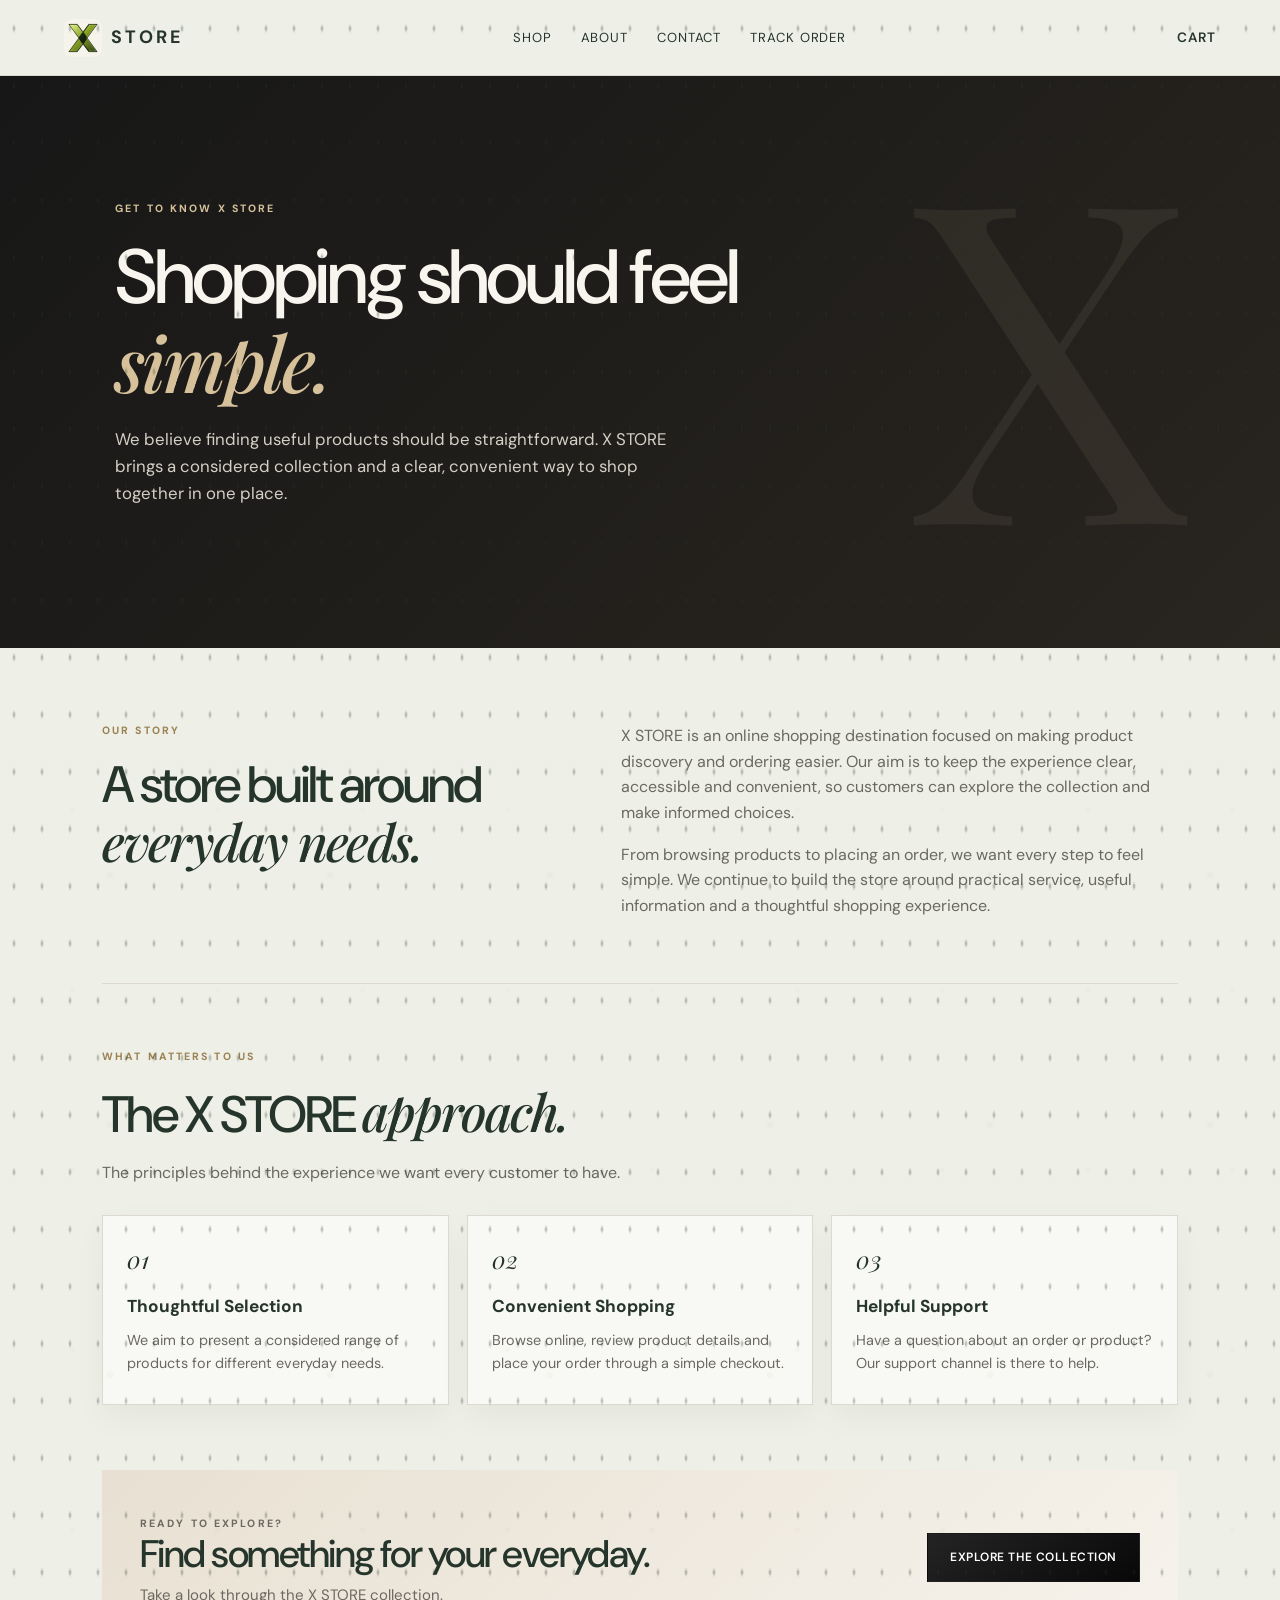
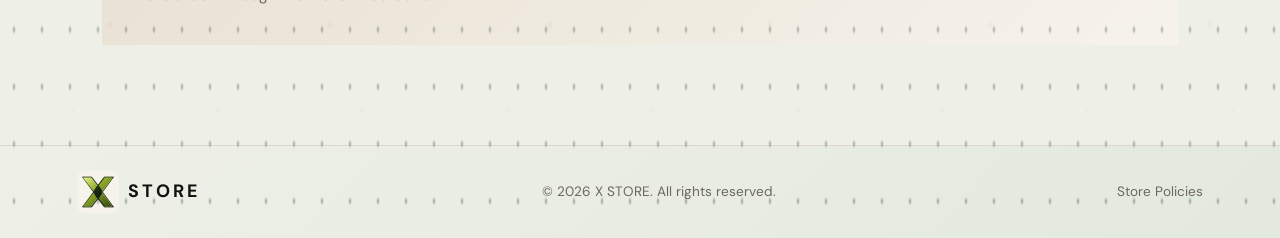
==== commit afc1bcd9: "Refresh premium motion script cache" ====
--- a/about.html
+++ b/about.html
@@ -82,6 +82,6 @@
     <a href="policy.html">Store Policies</a>
 </footer>
   <script>document.getElementById('year').textContent=new Date().getFullYear();</script>
-<script defer src="motion.js?v=2"></script>
+<script defer src="motion.js?v=4"></script>
 </body>
 </html>
--- a/style.css
+++ b/style.css
@@ -9,8 +9,8 @@
 :root{
   --ivory:#F3F1EA;
   --ink:#111111;
-  --gold:#B69A6A;
-  --gold-light:#D6C19A;
+  --gold:#26352B;
+  --gold-light:#A6A17A;
   --white:#FFFFFF;
   --border:#DED9CF;
   --muted:#6B6861;
@@ -184,7 +184,7 @@
   min-width:23px;
   height:23px;
   border-radius:50%;
-  background:linear-gradient(145deg,#D6C19A,#A88B5D);
+  background:linear-gradient(145deg,#A6A17A,#26352B);
   color:#171717;
   font-size:.75rem;
   margin-left:5px;
@@ -556,7 +556,7 @@
   transition:color .25s ease;
 }
 
-.product-info h3 a:hover{color:#8b7246}
+.product-info h3 a:hover{color:#26352B}
 
 .product-desc{
   font-size:.83rem;
@@ -1313,7 +1313,7 @@
    X STORE — EDITORIAL COMMERCE REFRESH
    Shared visual layer; existing commerce logic untouched.
 ===================================================== */
-:root{--ivory:#f1f0e8;--ink:#171717;--gold:#c5a46d;--gold-light:#dfc99f;--border:#dedbd1;--muted:#706d65}
+:root{--ivory:#f1f0e8;--ink:#171717;--gold:#26352B;--gold-light:#A6A17A;--border:#dedbd1;--muted:#706d65}
 body{background:#f1f0e8}
 body::before,body::after{opacity:.12;z-index:1}
 .site-header{min-height:76px;padding-inline:clamp(18px,5vw,78px);background:rgba(241,240,232,.96);border-bottom:1px solid #dedbd1;box-shadow:none}
@@ -1326,14 +1326,14 @@
 .hero-copy h1{font-size:clamp(3.1rem,7.2vw,6.6rem);line-height:.98;letter-spacing:-.065em;font-weight:500}
 .hero-copy h1 em{color:#9c8050}
 .hero-copy>p:not(.eyebrow){max-width:440px;font-size:.98rem;line-height:1.8;color:#69665e}
-.eyebrow{font-size:.66rem;letter-spacing:.2em;color:#8b7146}
+.eyebrow{font-size:.66rem;letter-spacing:.2em;color:#26352B}
 .hero-art{min-height:430px;border:0;border-radius:0;background:linear-gradient(135deg,#ded5c5,#c9b99f);box-shadow:none}
 .hero-orbit{width:310px;height:310px;border-color:rgba(255,255,255,.55);box-shadow:0 0 0 42px rgba(255,255,255,.1),0 0 0 84px rgba(255,255,255,.07)}
-.hero-stamp{width:175px;height:205px;background:#171717;color:#c5a46d;box-shadow:16px 18px 0 rgba(23,23,23,.1);transform:rotate(-4deg)}
+.hero-stamp{width:175px;height:205px;background:#171717;color:#26352B;box-shadow:16px 18px 0 rgba(23,23,23,.1);transform:rotate(-4deg)}
 .hero-art>p{letter-spacing:.23em;color:#50483b}
 .hero-actions{display:flex;align-items:center;gap:24px;flex-wrap:wrap}
 .hero-actions .btn{min-width:190px}
-.hero-text-link,.text-button{font-size:.78rem;font-weight:700;letter-spacing:.08em;text-transform:uppercase;border-bottom:1px solid #c5a46d;padding-bottom:5px}
+.hero-text-link,.text-button{font-size:.78rem;font-weight:700;letter-spacing:.08em;text-transform:uppercase;border-bottom:1px solid #26352B;padding-bottom:5px}
 .hero-assurance{display:flex;gap:18px;flex-wrap:wrap;margin-top:32px;color:#777166;font-size:.7rem;letter-spacing:.04em}
 .btn{border-radius:0;min-height:48px;padding:14px 22px;letter-spacing:.045em;text-transform:uppercase;font-size:.75rem}
 .btn-dark{background:#171717;box-shadow:none}
@@ -1368,7 +1368,7 @@
 .product-tag{border-radius:0;box-shadow:none}
 .promise-strip{display:grid;grid-template-columns:repeat(3,1fr);gap:30px;padding:45px clamp(20px,7vw,100px);background:#171717;color:#f1f0e8}
 .promise-strip>div{position:relative;padding-left:40px}
-.promise-strip span{position:absolute;left:0;top:0;color:#c5a46d;font-size:.7rem;letter-spacing:.1em}
+.promise-strip span{position:absolute;left:0;top:0;color:#26352B;font-size:.7rem;letter-spacing:.1em}
 .promise-strip strong{font-size:.85rem;font-weight:600;letter-spacing:.04em}
 .promise-strip p{margin:8px 0 0;color:#bdb8ac;font-size:.75rem;line-height:1.7}
 .editorial{background:#e9e6dc}
@@ -1384,10 +1384,10 @@
    Warm ivory | Deep olive | Soft sage
 ===================================================== */
 :root{
-  --ivory:#F5F3EA;
+  --ivory:#EEF0E7;
   --ink:#26352B;
-  --gold:#A6A17A;
-  --gold-light:#D5D1B8;
+  --gold:#26352B;
+  --gold-light:#A6A17A;
   --white:#FFFFFF;
   --border:#DADBCF;
   --muted:#6F756A;
@@ -1397,7 +1397,7 @@
 }
 body{
   color:#26352B;
-  background:#F5F3EA;
+  background:#EEF0E7;
 }
 body::before,body::after{
   opacity:.07;
@@ -1413,7 +1413,7 @@
   background:linear-gradient(145deg,#35483A,#1F2D24);
   color:#D5D1B8;
 }
-.hero{background:#F5F3EA}
+.hero{background:linear-gradient(135deg,#EEF0E7 0%,#E5EBDD 100%)}
 .hero-copy h1 em,.eyebrow{color:#788365}
 .hero-art{
   background:linear-gradient(135deg,#DDE0D1,#B9C1AD);
@@ -1439,10 +1439,10 @@
   color:#26352B;
 }
 .category-tile-large{background:linear-gradient(135deg,#C6D0BB,#879B83)}
-.category-tile-light{background:linear-gradient(145deg,#FBFAF4,#E0E4D8)}
+.category-tile-light{background:linear-gradient(145deg,#F3F4EC,#DDE5D9)}
 .category-tile-dark{background:linear-gradient(145deg,#405642,#26352B);color:#F5F3EA}
 .category-tile:after{border-color:rgba(255,255,255,.55)}
-.section{background:#FAF9F4}
+.section{background:linear-gradient(135deg,#F3F4EC 0%,#E9EDE3 100%)}
 .search-input{border-bottom-color:#AEB7A7}
 .search-input:focus,input:focus,textarea:focus,select:focus{
   border-color:#879B83;
@@ -1461,9 +1461,9 @@
 .promise-strip{background:#26352B;color:#F5F3EA}
 .promise-strip span{color:#B9C3A9}
 .promise-strip p{color:#C8D0C2}
-.editorial{background:linear-gradient(135deg,#E9EBDD,#F2F1E8)}
+.editorial{background:linear-gradient(135deg,#E2E9DE,#F0F2E9)}
 .contact-strip{background:#E3E6D9}
-footer{background:#F0F0E6;border-top-color:#DADBCF}
+footer{background:linear-gradient(135deg,#EEF0E7,#E3E9DE);border-top-color:#DADBCF}
 .panel,.stat-card{background:linear-gradient(145deg,#FFFFFF,#F4F5ED);border-color:#E2E5DA}
 .payment-choice{background:linear-gradient(145deg,#F0F2E8,#E4E9DD);border-color:#D4DCCF}
 .notice{background:#F0F2E8;border-color:#D4DCCF;color:#52634F}
@@ -1487,3 +1487,15 @@
 /* New X STORE emblem: preserve its olive highlights and square proportions */
 .brand-logo{width:38px;height:38px;object-fit:contain;filter:none!important;border-radius:8px}
 footer .brand-logo{width:42px;height:42px}
+
+/* Slightly smaller product photos inside their frames */
+.product-image img{
+  width:88%;
+  height:88%;
+  margin:6%;
+  object-fit:contain;
+}
+.product-card:hover .product-image img{
+  transform:scale(1.035);
+}
+
--- a/theme.css
+++ b/theme.css
@@ -2,22 +2,22 @@
 /* X STORE — OFF-WHITE + BLACK + CHAMPAGNE GOLD */
 
 :root {
-  --ivory: #F3F1EA;
+  --ivory: #EEF0E7;
   --ink: #111111;
-  --gold: #B69A6A;
-  --gold-light: #D6C19A;
+  --gold: #26352B;
+  --gold-light: #A6A17A;
   --white: #FFFFFF;
   --border: #DED9CF;
   --muted: #6B6861;
 }
 
 ::selection {
-  background: #B69A6A;
+  background: #26352B;
   color: #111111;
 }
 
 .site-header {
-  background: rgba(247, 245, 239, 0.90);
+  background: rgba(238, 240, 231, 0.94);
 }
 
 .eyebrow {
@@ -36,12 +36,12 @@
 .chip.selected,
 .chip:hover {
   background: #171717;
-  border-color: #B69A6A;
+  border-color: #26352B;
   color: #FFFFFF;
 }
 
 .count {
-  background: linear-gradient(145deg, #D6C19A, #A88B5D);
+  background: linear-gradient(145deg, #A6A17A, #26352B);
   color: #171717;
 }
 
@@ -58,19 +58,19 @@
 
 .hero-stamp {
   background: linear-gradient(145deg, #252525, #080808);
-  color: #D6C19A;
+  color: #A6A17A;
 }
 
 .section {
-  background: linear-gradient(145deg, #FCFBF7, #F2EFE7);
+  background: linear-gradient(145deg, #F3F4EC, #E5EBDD);
 }
 
 .editorial {
-  background: linear-gradient(135deg, #E8E0D2, #F0EBE2);
+  background: linear-gradient(135deg, #E2E9DE, #F0F2E9);
 }
 
 .product-image {
-  background: linear-gradient(145deg, #F0ECE3, #E5DFD3);
+  background: linear-gradient(145deg, #EEF0E7, #DDE5D9);
 }
 
 .product-tag {
@@ -101,7 +101,7 @@
 input:focus,
 textarea:focus,
 select:focus {
-  border-color: #B69A6A;
+  border-color: #26352B;
   outline: 2px solid rgba(182, 154, 106, 0.18);
 }
 
@@ -111,5 +111,5 @@
 }
 
 .tab-btn.active {
-  border-color: #B69A6A;
+  border-color: #26352B;
 }
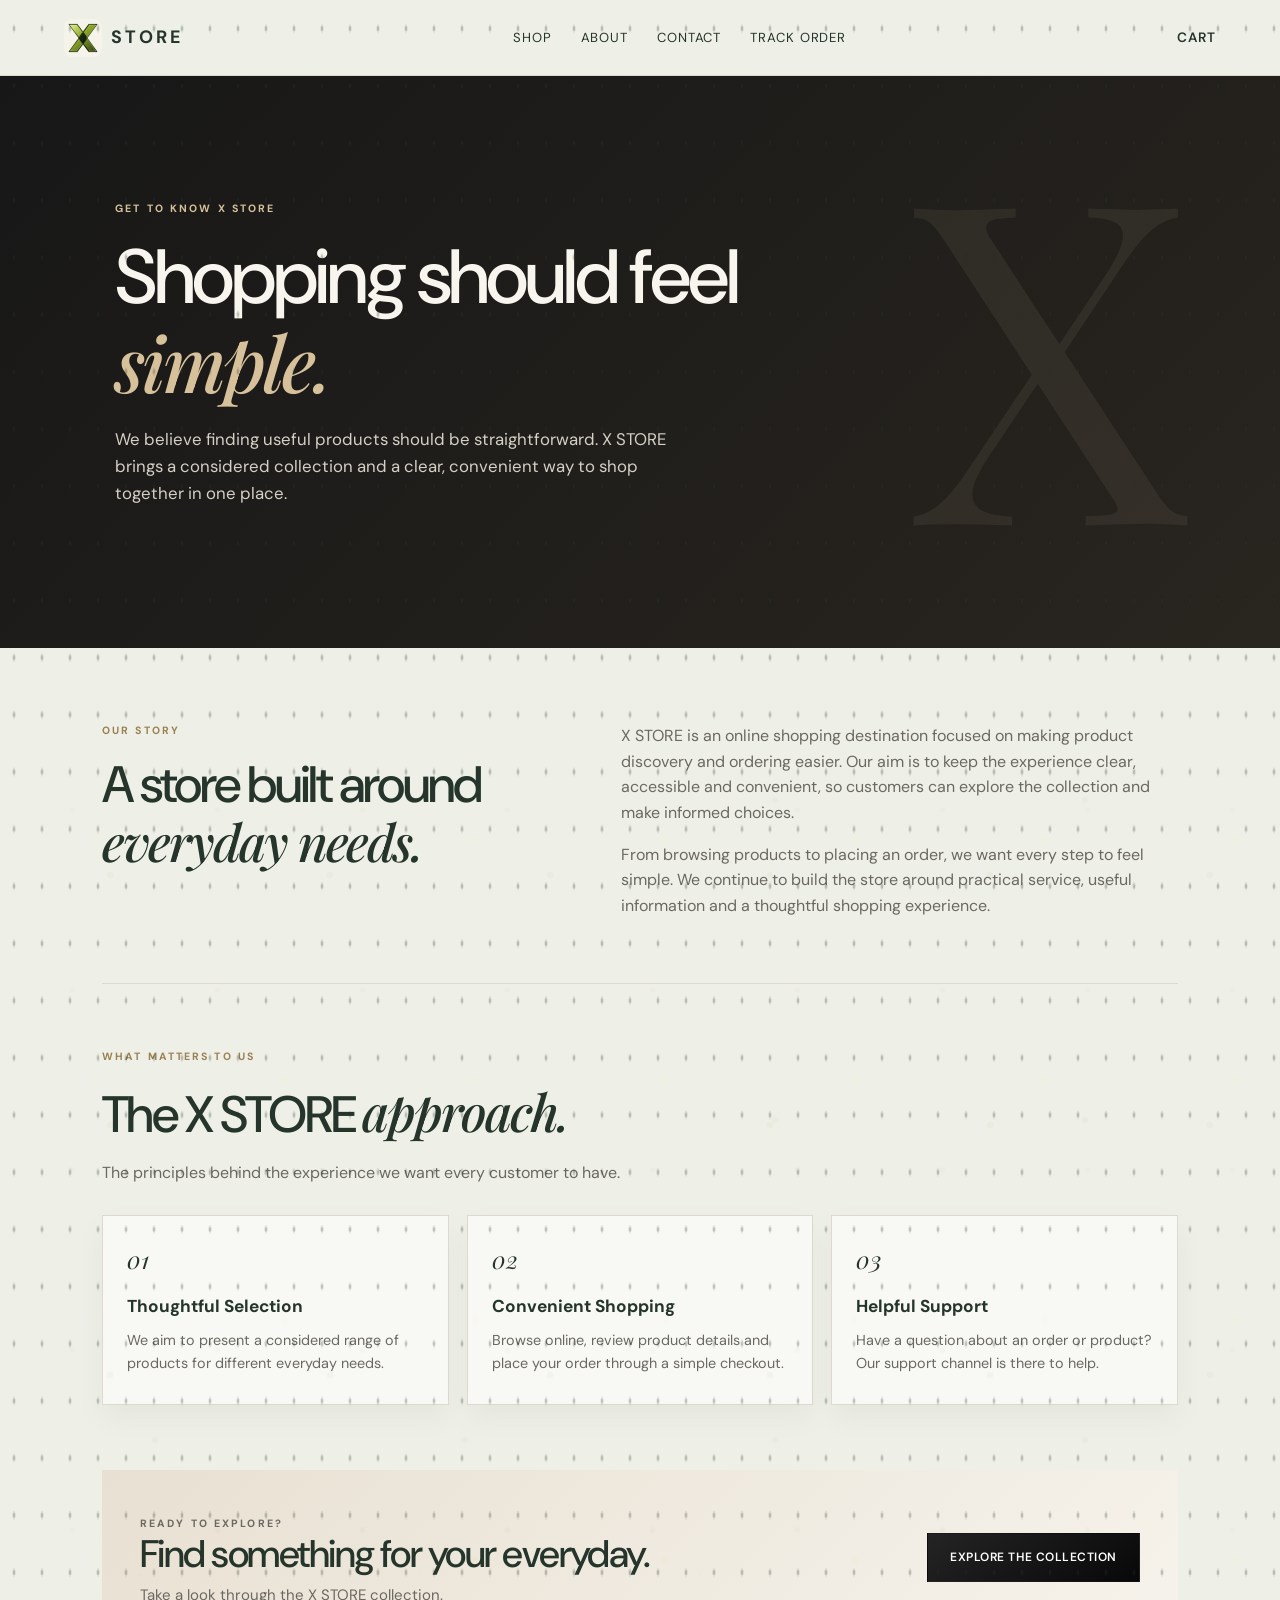
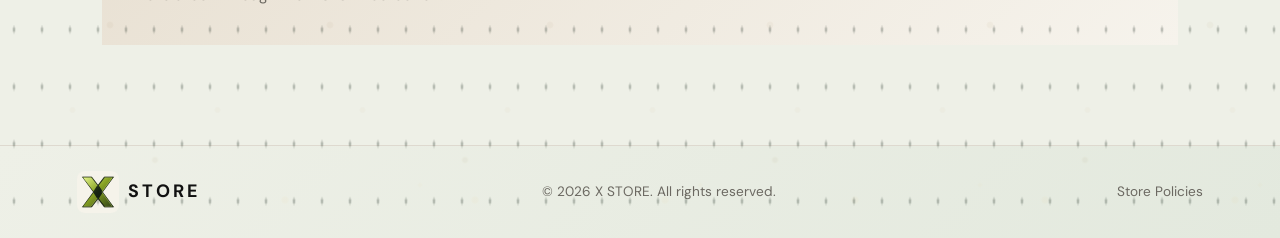
==== commit bbbc49a3: "Load restored intro and repaired motion script" ====
--- a/about.html
+++ b/about.html
@@ -82,6 +82,6 @@
     <a href="policy.html">Store Policies</a>
 </footer>
   <script>document.getElementById('year').textContent=new Date().getFullYear();</script>
-<script defer src="motion.js?v=4"></script>
+<script defer src="motion.js?v=8"></script>
 </body>
 </html>
--- a/style.css
+++ b/style.css
@@ -176,7 +176,8 @@
   color:var(--gold);
 }
 
-.cart-link{font-weight:600}
+.cart-link{font-weight:600;position:relative;z-index:10030;isolation:isolate}
+.cart-link .count{position:relative;z-index:10031;display:inline-grid;transform-origin:center;}
 
 .count{
   display:inline-grid;
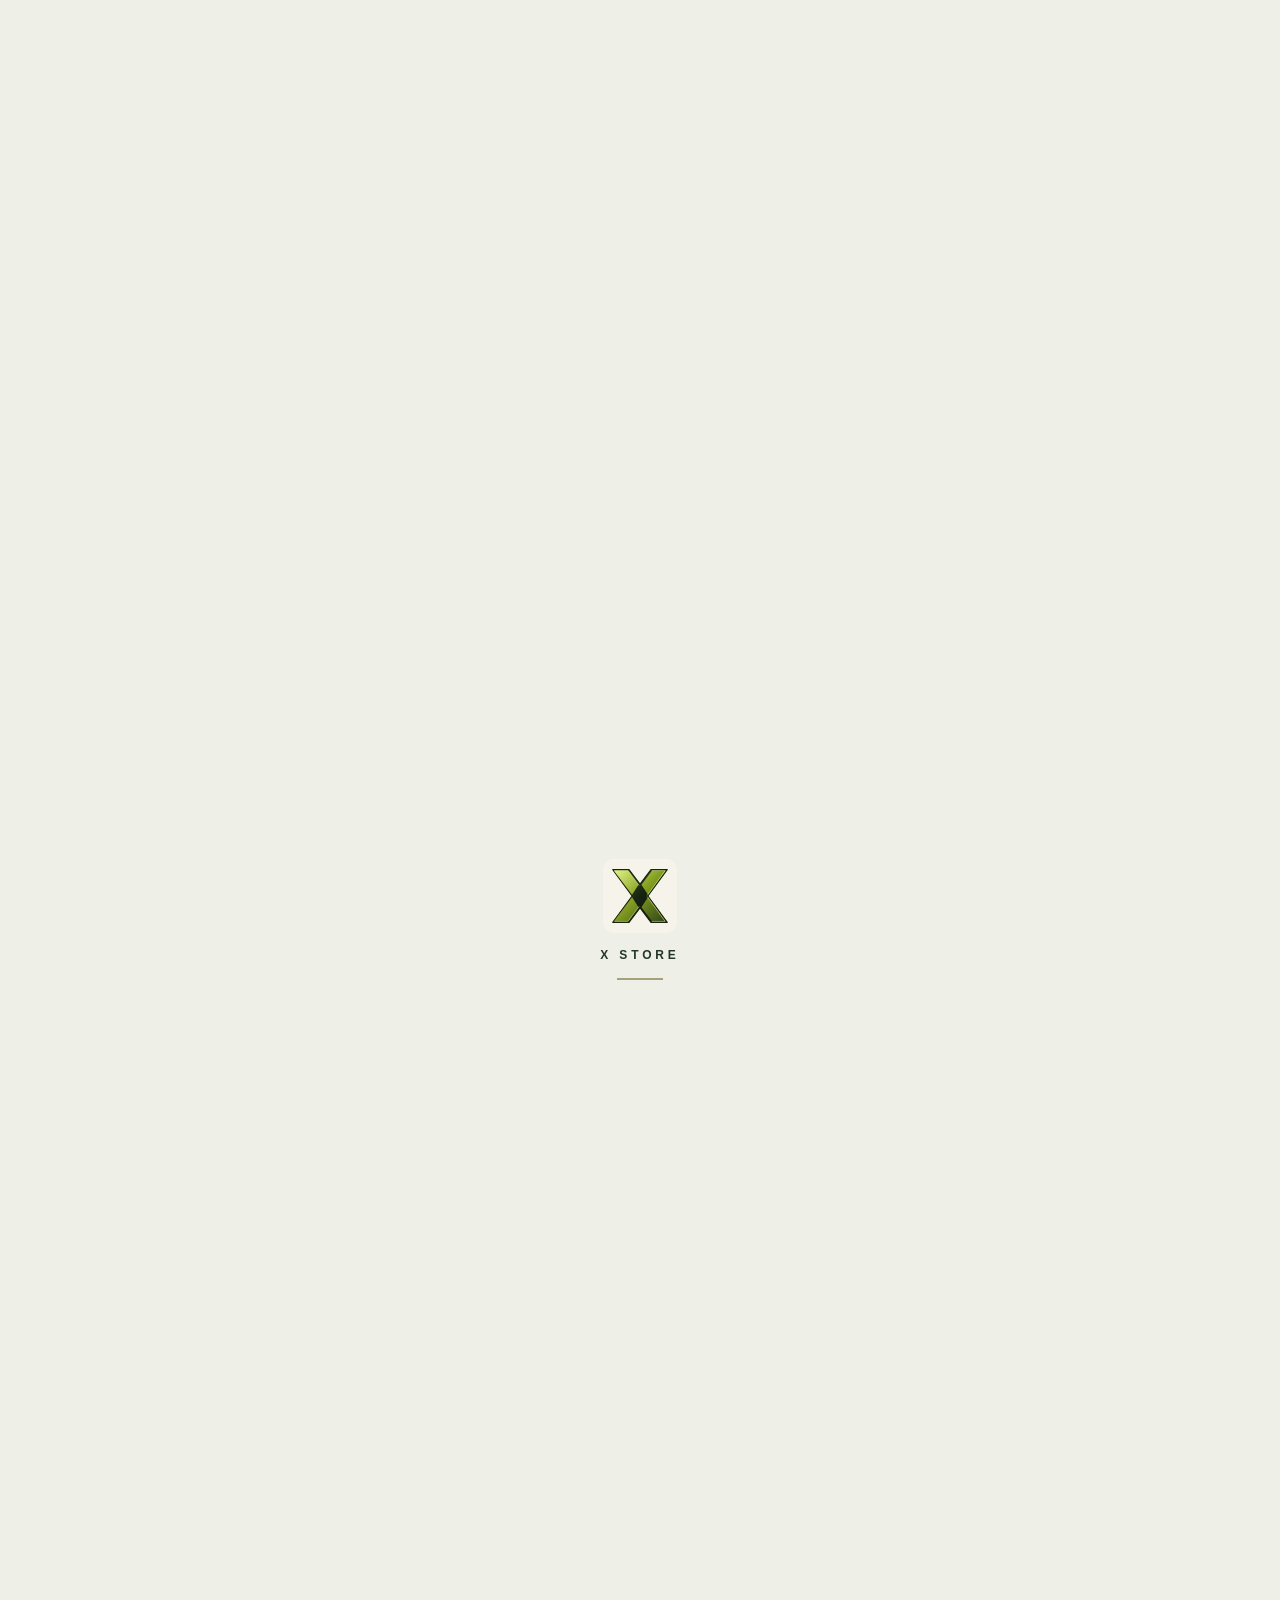
==== commit 41b8ab4e: "Refresh three-second intro script cache" ====
--- a/about.html
+++ b/about.html
@@ -82,6 +82,6 @@
     <a href="policy.html">Store Policies</a>
 </footer>
   <script>document.getElementById('year').textContent=new Date().getFullYear();</script>
-<script defer src="motion.js?v=8"></script>
+<script defer src="motion.js?v=9"></script>
 </body>
 </html>
